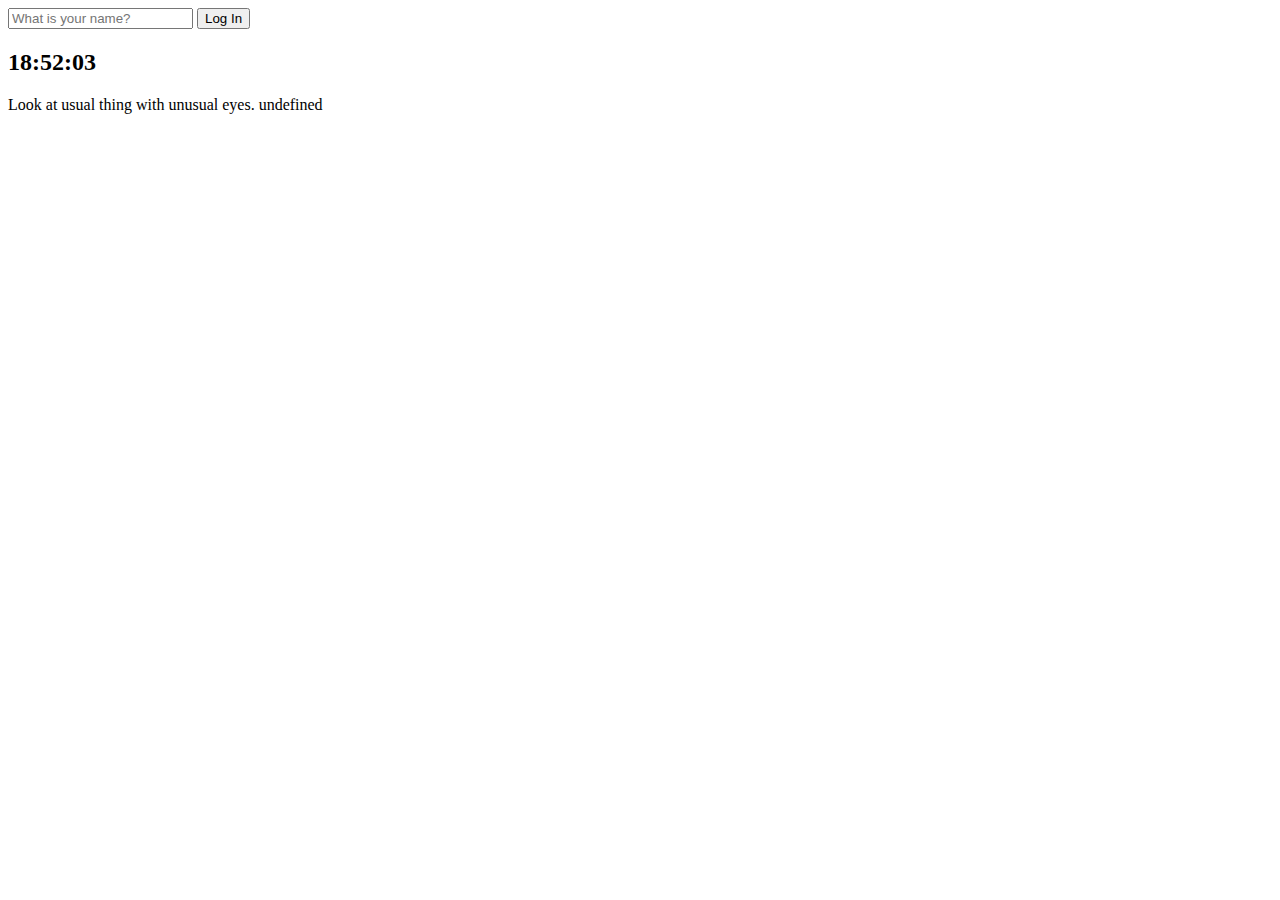
==== index.html @ 70b0f111 ":sparkles:  ::  Quotes" ====
<!DOCTYPE html>
<html lang="en">
  <head>
    <meta charset="UTF-8" />
    <meta http-equiv="X-UA-Compatible" content="IE=edge" />
    <meta name="viewport" content="width=device-width, initial-scale=1.0" />
    <link rel="stylesheet" href="css/style.css" />
    <title>MSG App</title>
  </head>
  <body>
    <!-- html의 input 유효성 검사를 위해서는 input이 form안에 있어야 한다. -->
    <form class="hidden" id="login-form">
      <input
        required
        maxlength="15"
        type="text"
        placeholder="What is your name?"
      />
      <!-- input 안에 있는 button을 누르거나 type이 submit인 input을 클릭하면 -->
      <button>Log In</button>
    </form>
    <h2 id="clock">00:00</h2>
    <h1 id="greeting" class="hidden"></h1>
    <div id="quote">
      <span></span>
      <span></span>
    </div>
    <script src="js/greetings.js"></script>
    <script src="js/clock.js"></script>
    <script src="js/quotes.js"></script>
  </body>
</html>
---- css/style.css ----
.hidden {
  display: none;
}
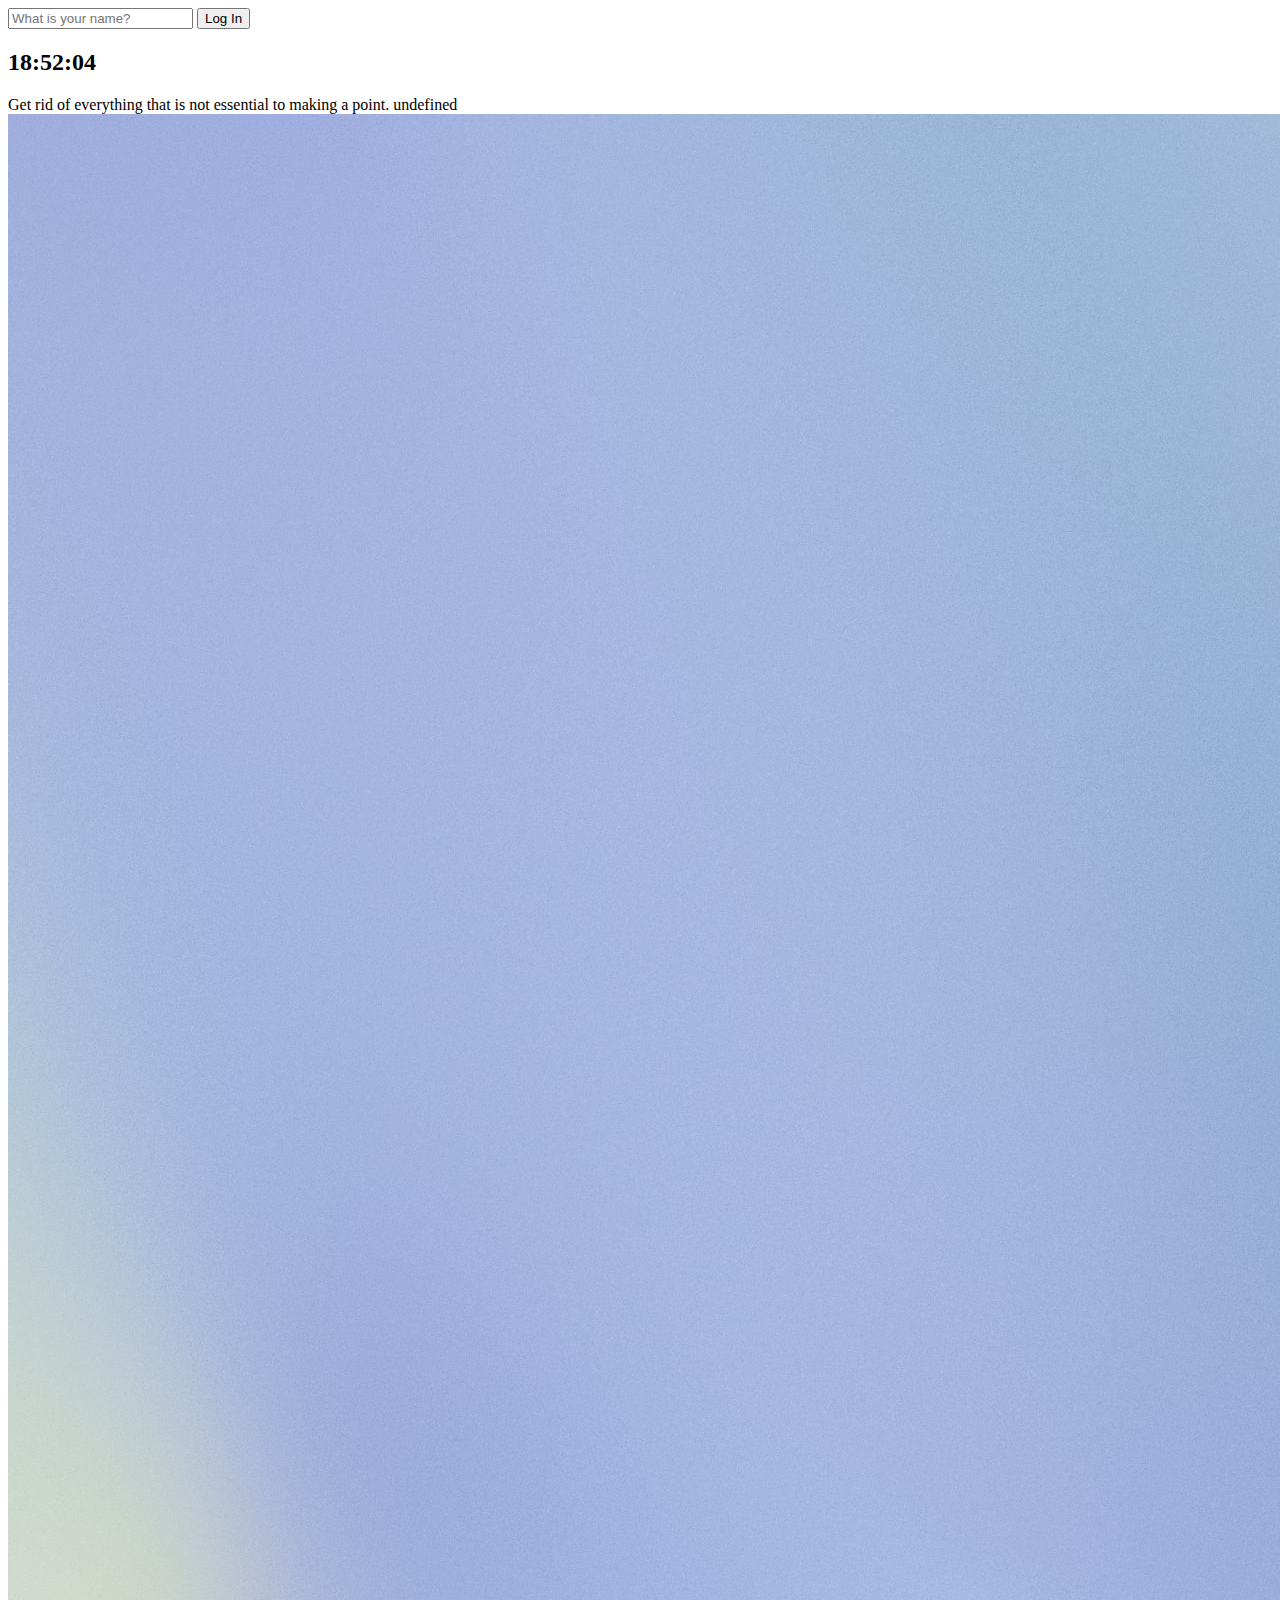
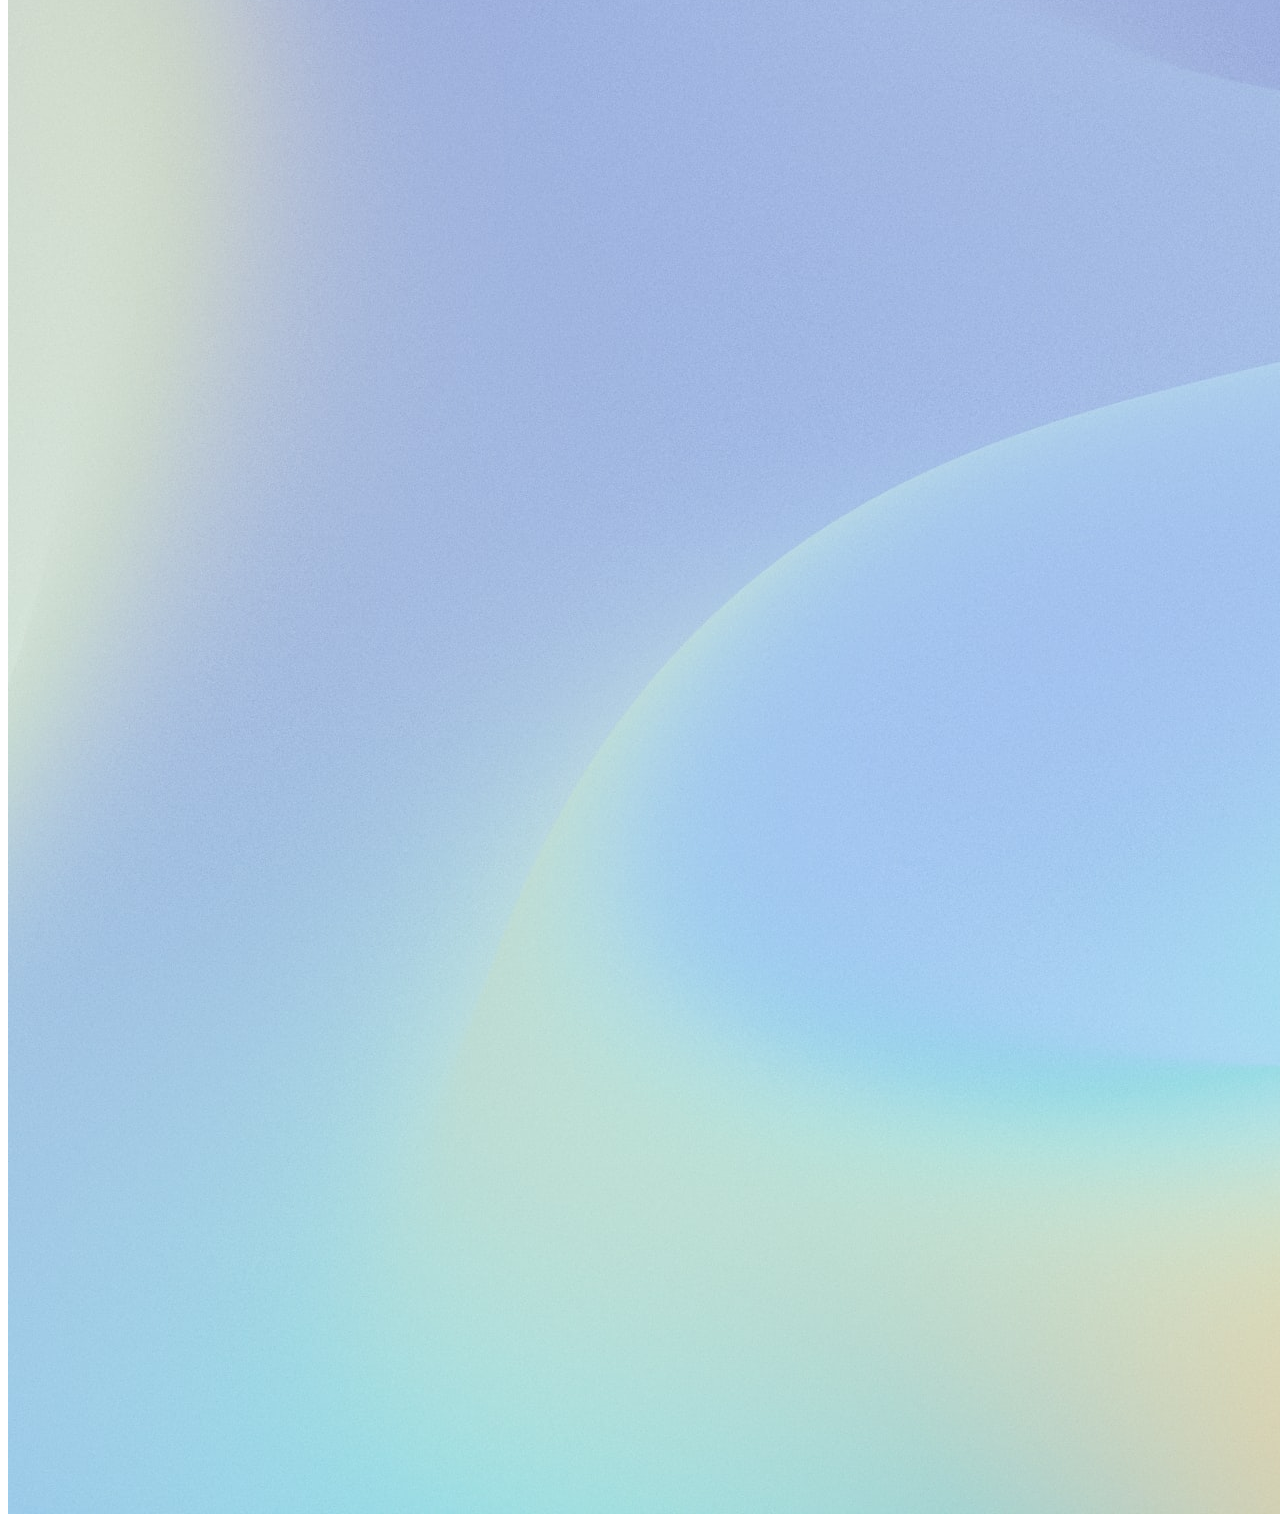
==== commit ecee8a1f: ":sparkles: :: Background" ====
--- a/index.html
+++ b/index.html
@@ -28,5 +28,6 @@
     <script src="js/greetings.js"></script>
     <script src="js/clock.js"></script>
     <script src="js/quotes.js"></script>
+    <script src="js/background.js"></script>
   </body>
 </html>
--- a/css/style.css
+++ b/css/style.css
@@ -1,3 +1,15 @@
 .hidden {
   display: none;
 }
+
+.img {
+  position: absolute;
+  width: 100%;
+  height: 100%;
+  left: 0px;
+  top: 0px;
+  right: 0px;
+  bottom: 0px;
+  z-index: -1;
+  opacity: 80%;
+}
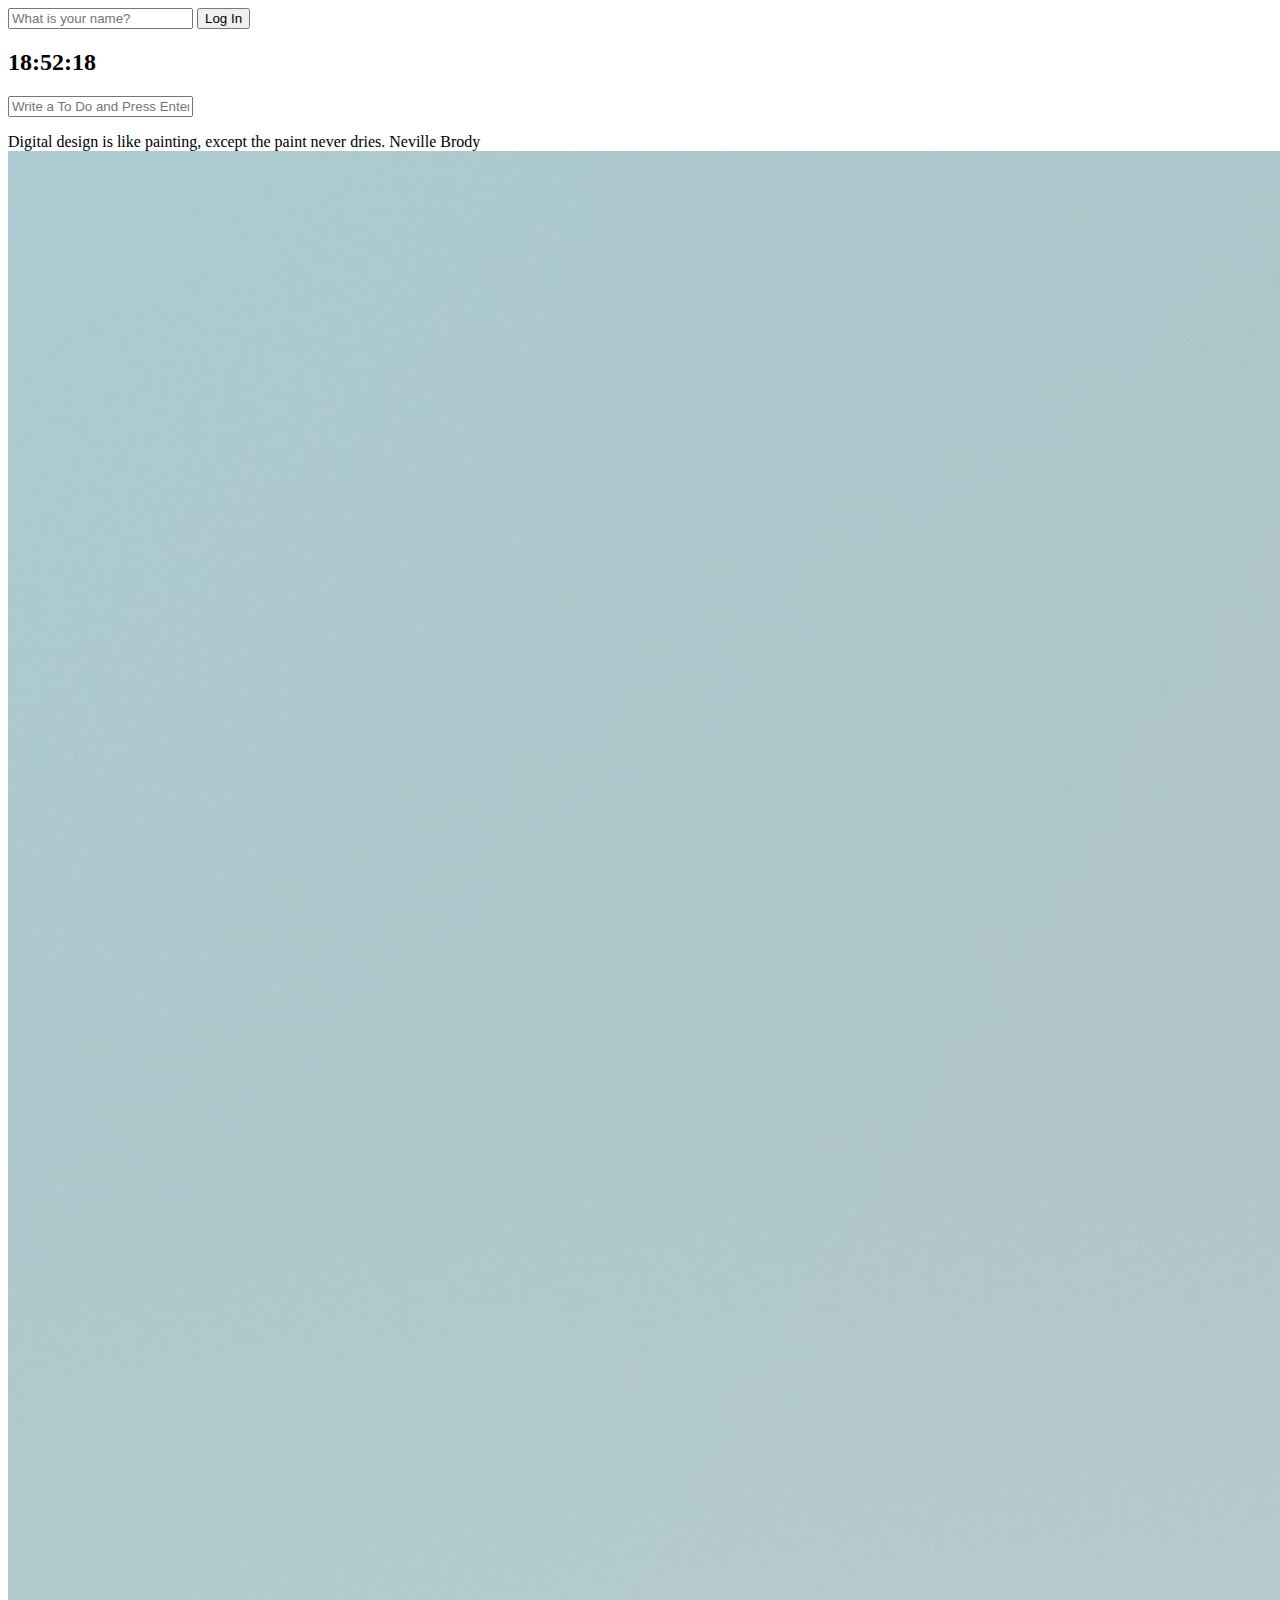
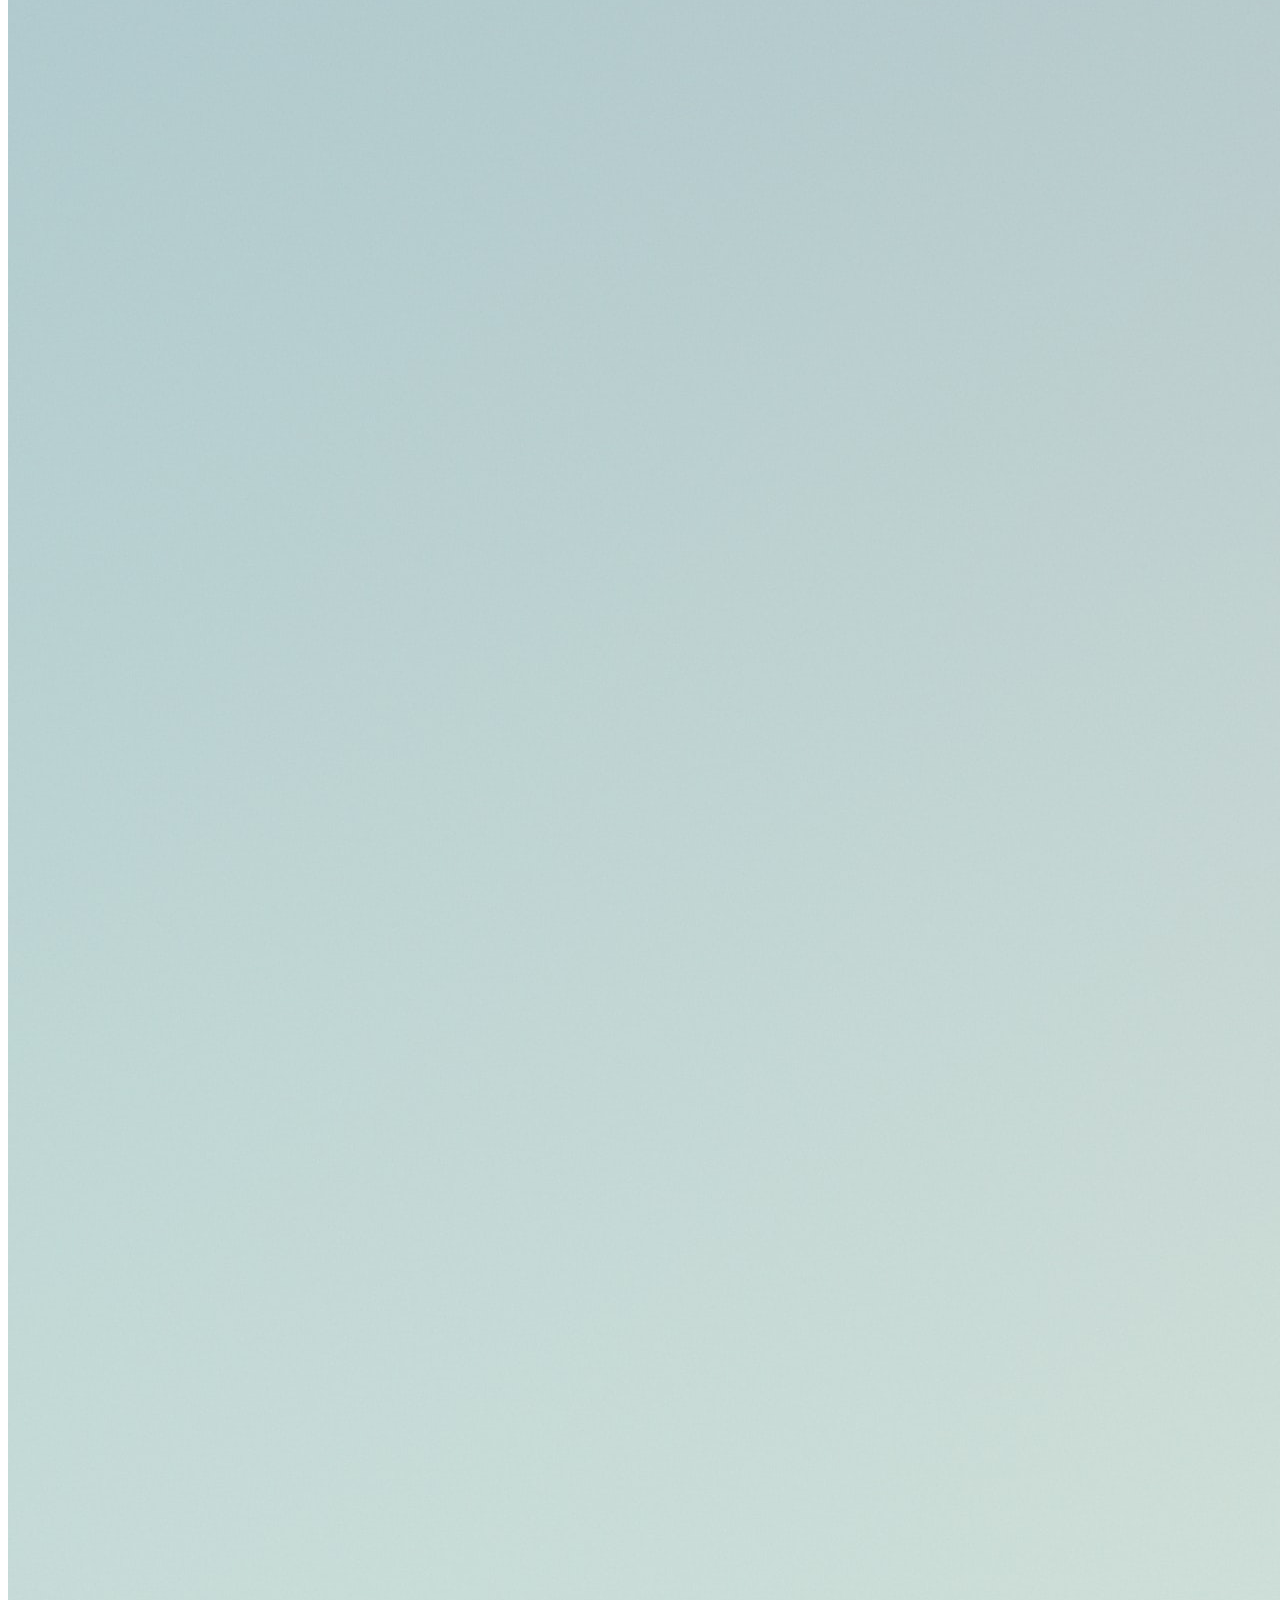
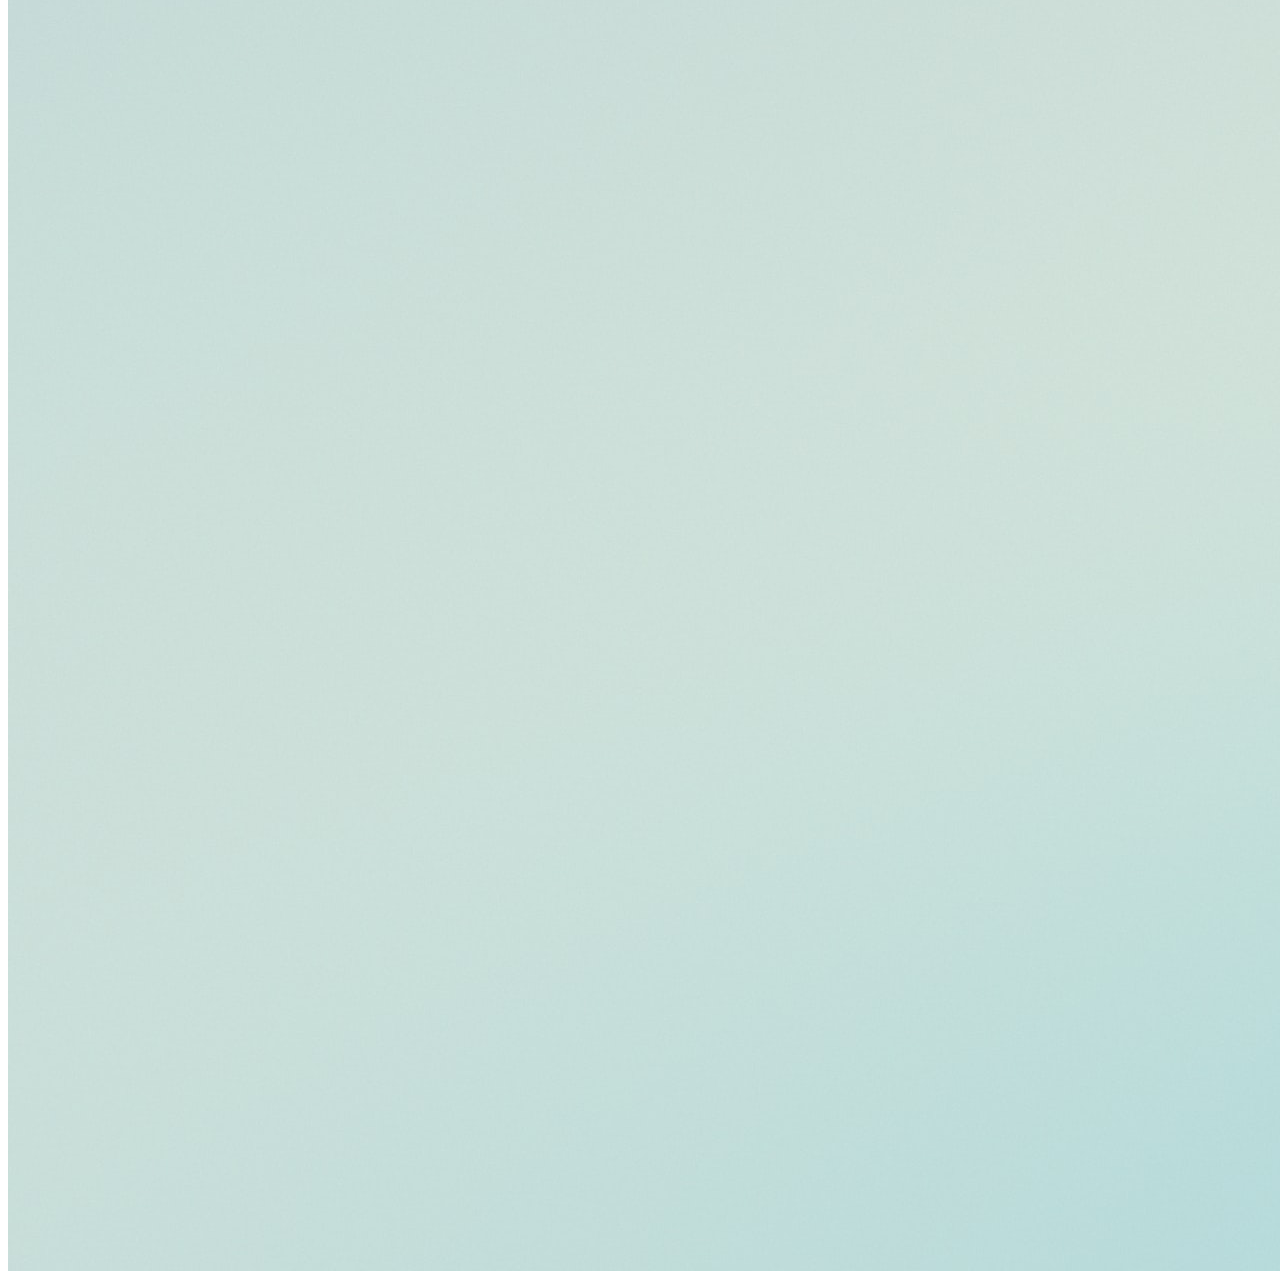
==== commit f95b0f25: ":sparkles: :: Deleting To Dos" ====
--- a/index.html
+++ b/index.html
@@ -21,6 +21,10 @@
     </form>
     <h2 id="clock">00:00</h2>
     <h1 id="greeting" class="hidden"></h1>
+    <form id="todo-form">
+      <input type="text" placeholder="Write a To Do and Press Enter" required />
+    </form>
+    <ul id="todo-list"></ul>
     <div id="quote">
       <span></span>
       <span></span>
@@ -29,5 +33,6 @@
     <script src="js/clock.js"></script>
     <script src="js/quotes.js"></script>
     <script src="js/background.js"></script>
+    <script src="js/todo.js"></script>
   </body>
 </html>
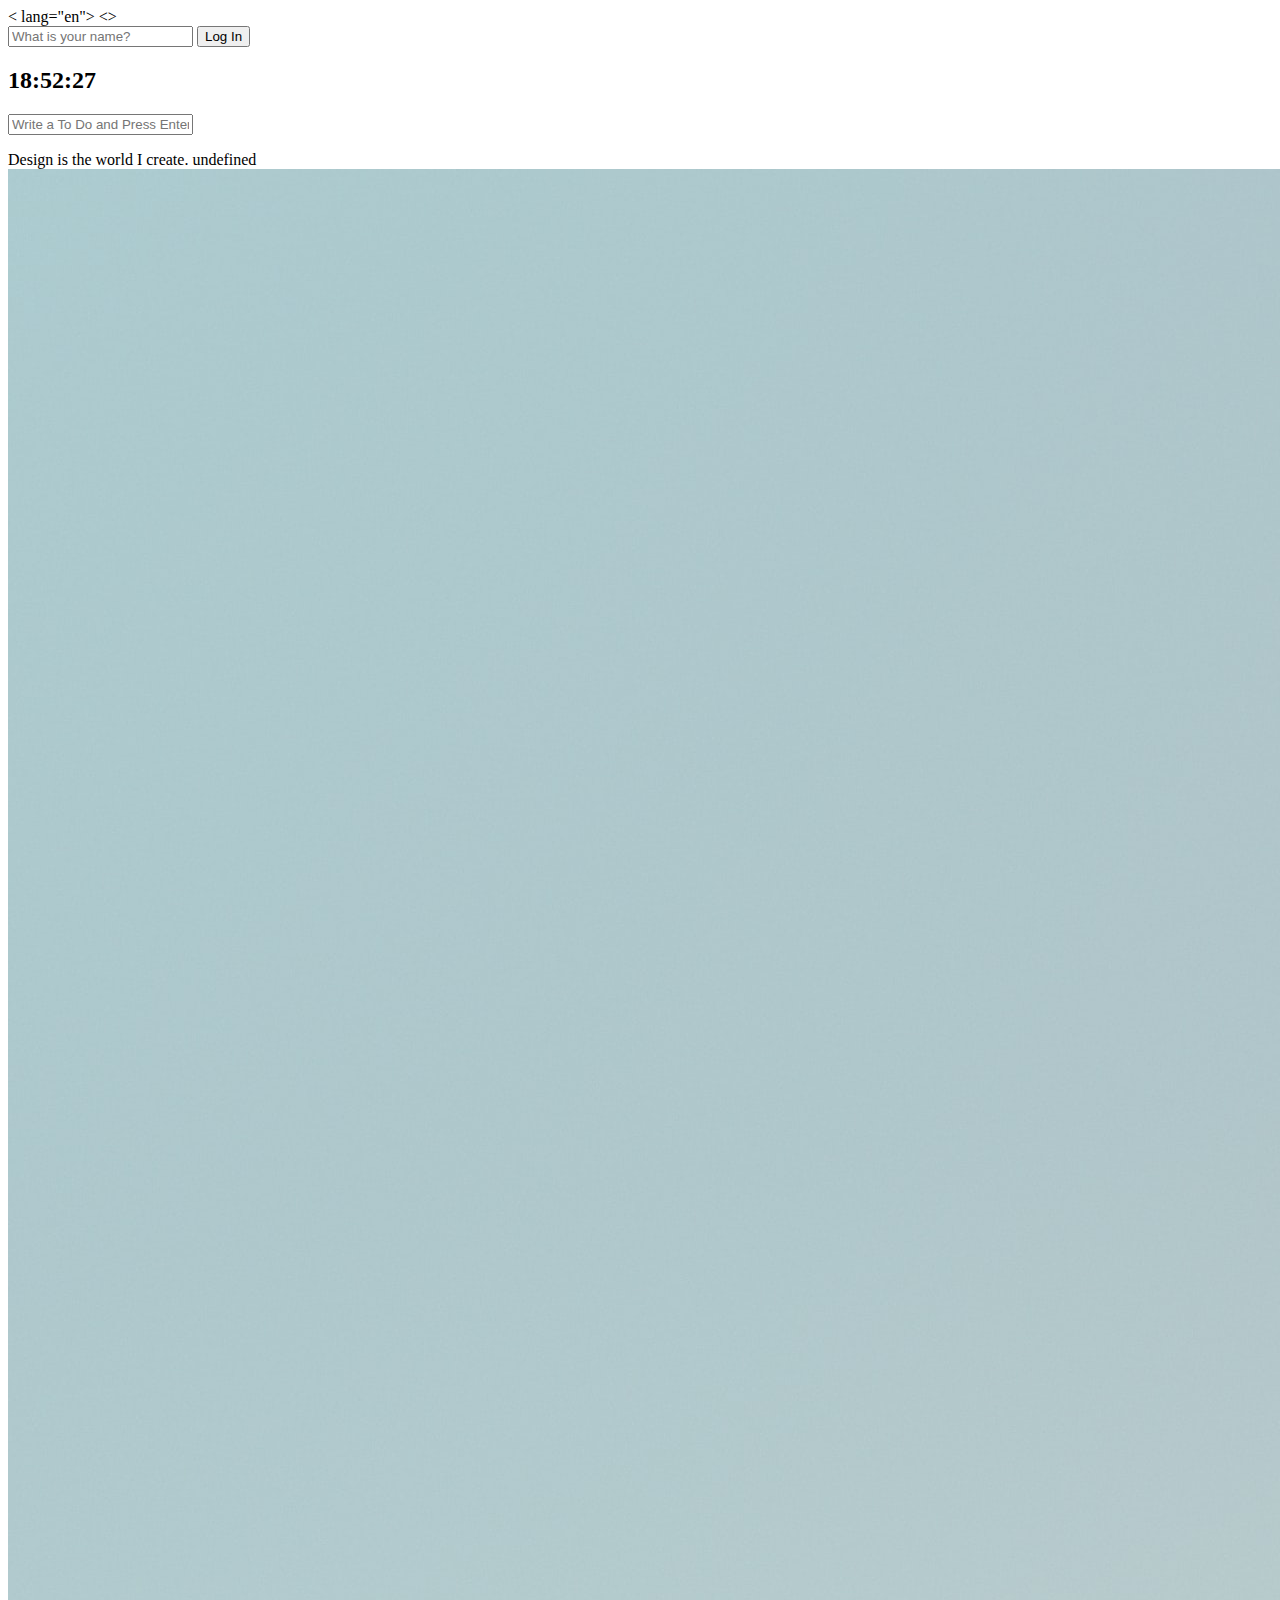
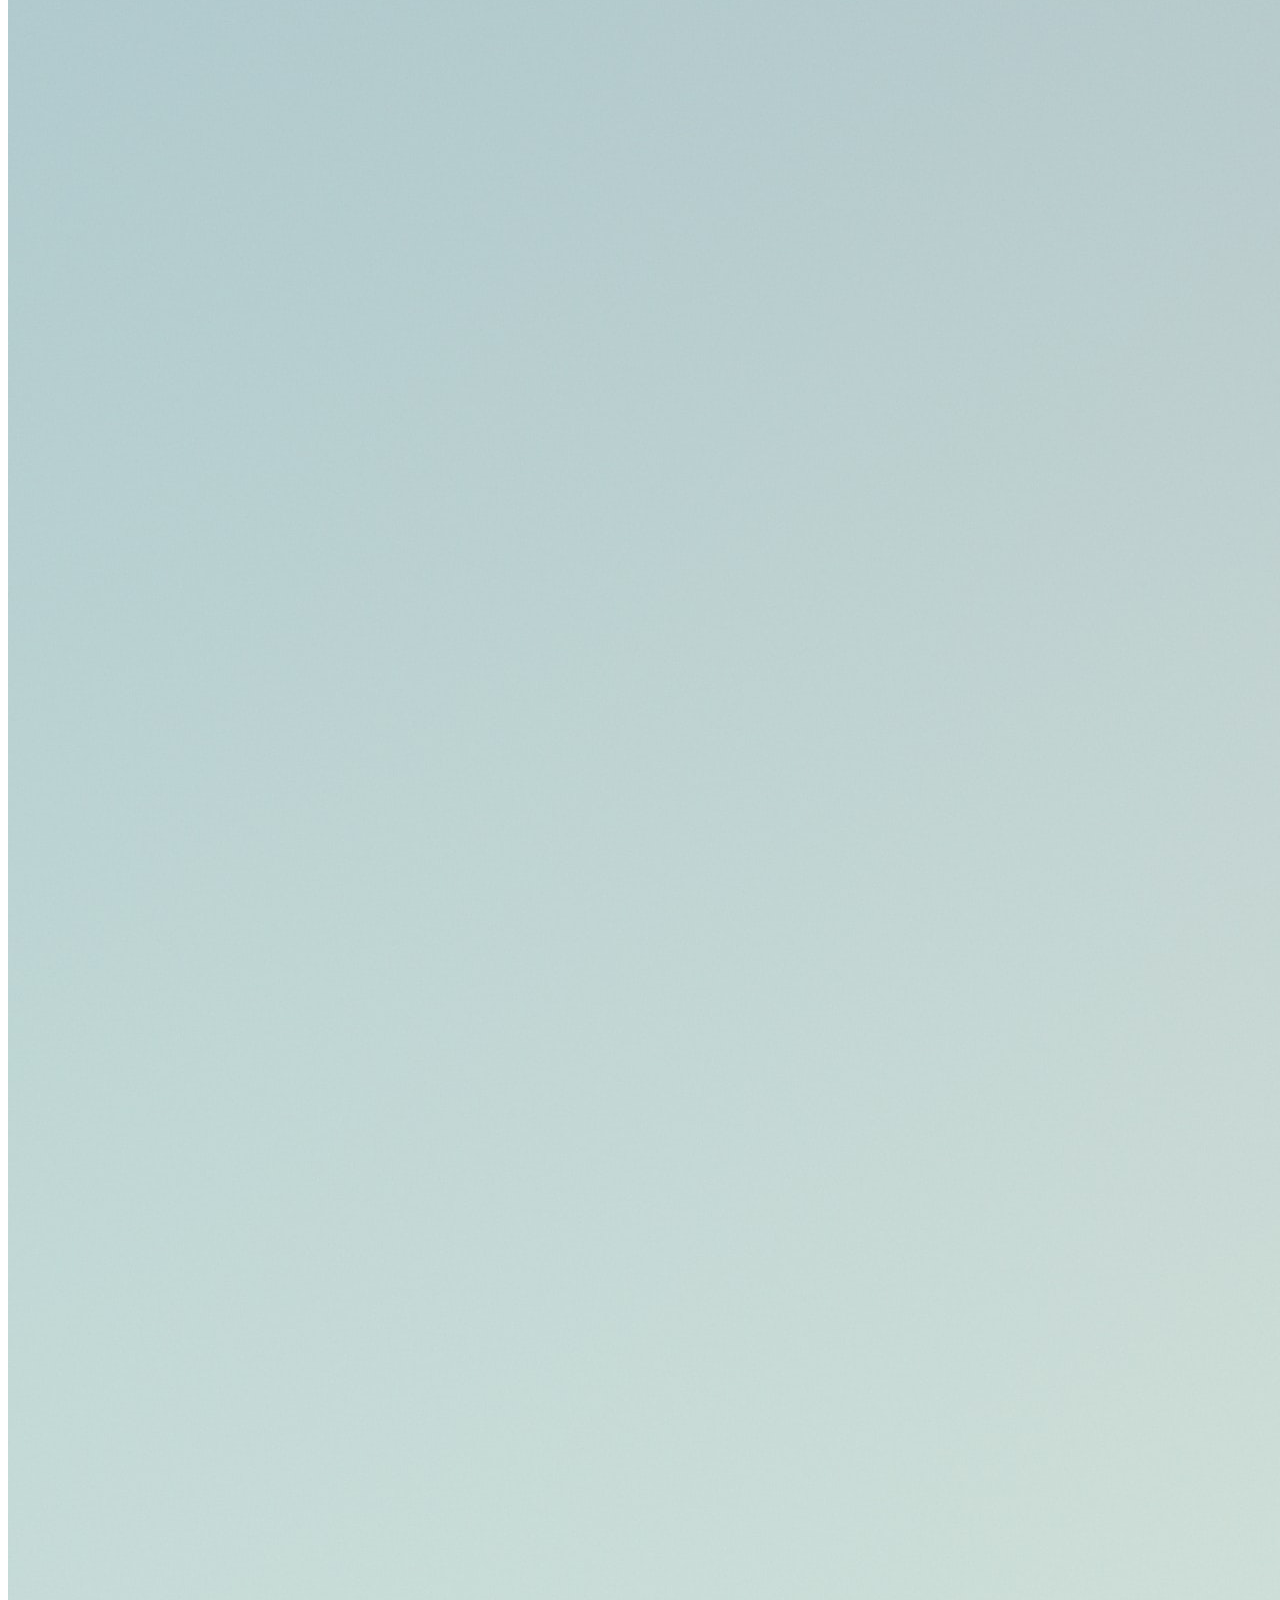
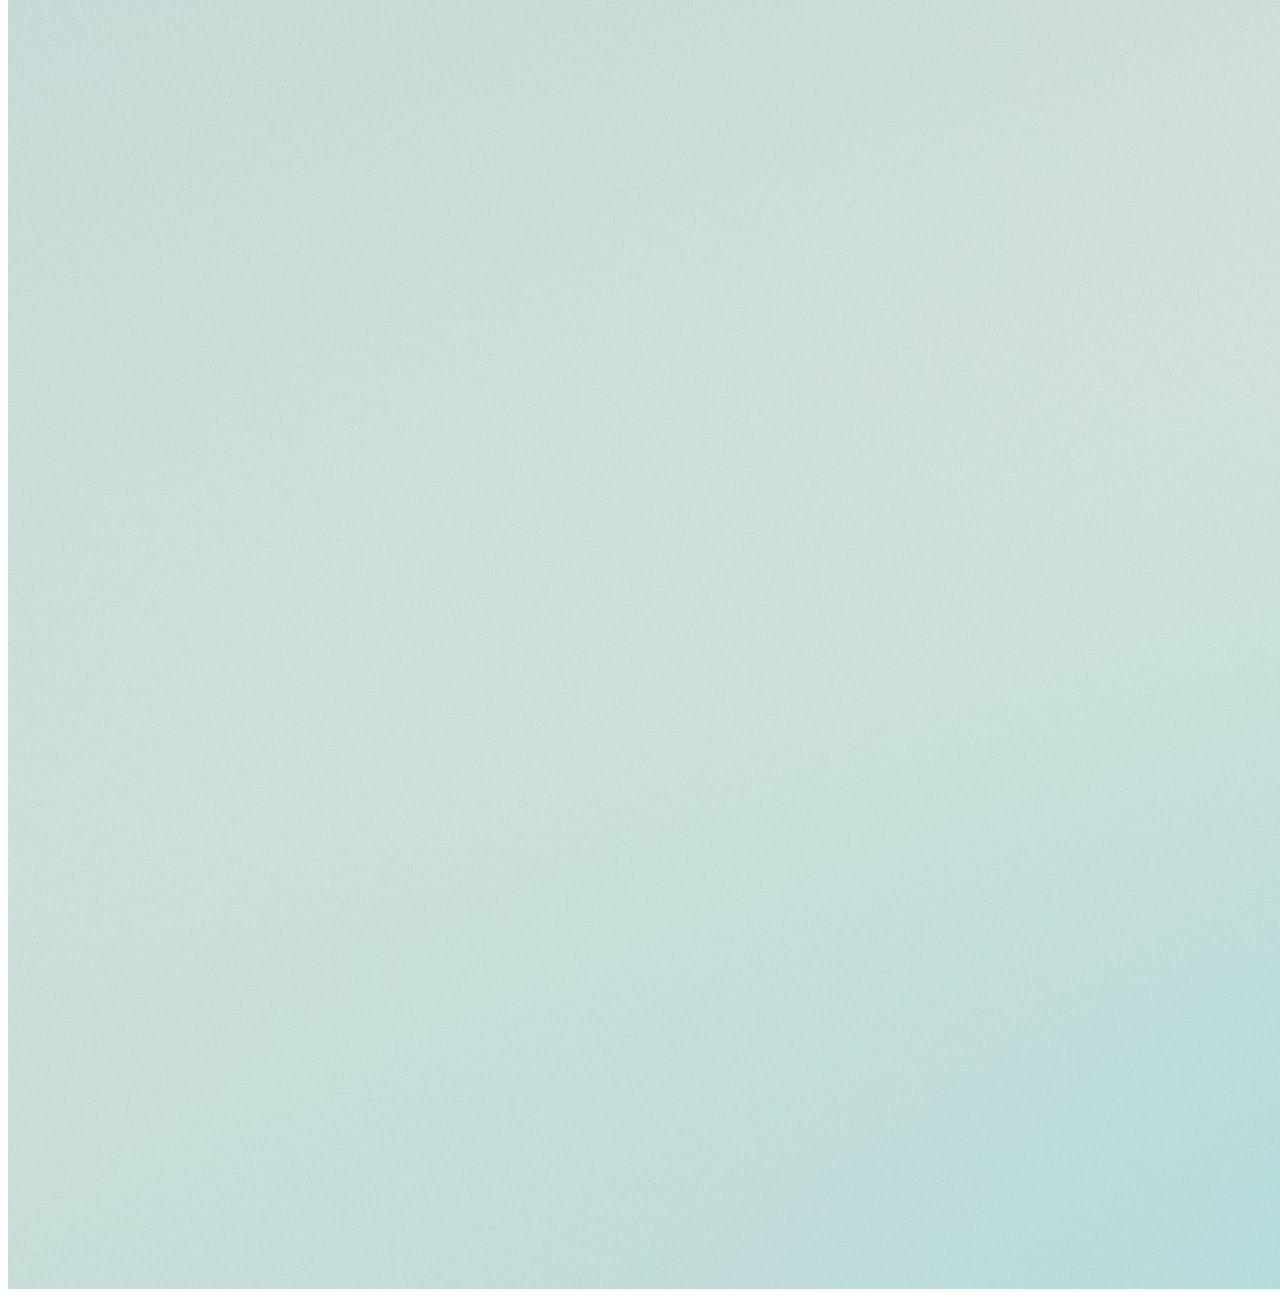
==== commit f7f34f6e: ":zap: :: toDos DB에서 todo 삭제하기" ====
--- a/index.html
+++ b/index.html
@@ -1,5 +1,5 @@
 <!DOCTYPE html>
-<html lang="en">
+< lang="en">
   <head>
     <meta charset="UTF-8" />
     <meta http-equiv="X-UA-Compatible" content="IE=edge" />
@@ -7,7 +7,7 @@
     <link rel="stylesheet" href="css/style.css" />
     <title>MSG App</title>
   </head>
-  <body>
+  <>
     <!-- html의 input 유효성 검사를 위해서는 input이 form안에 있어야 한다. -->
     <form class="hidden" id="login-form">
       <input
@@ -34,5 +34,4 @@
     <script src="js/quotes.js"></script>
     <script src="js/background.js"></script>
     <script src="js/todo.js"></script>
-  </body>
-</html>
+</lang>
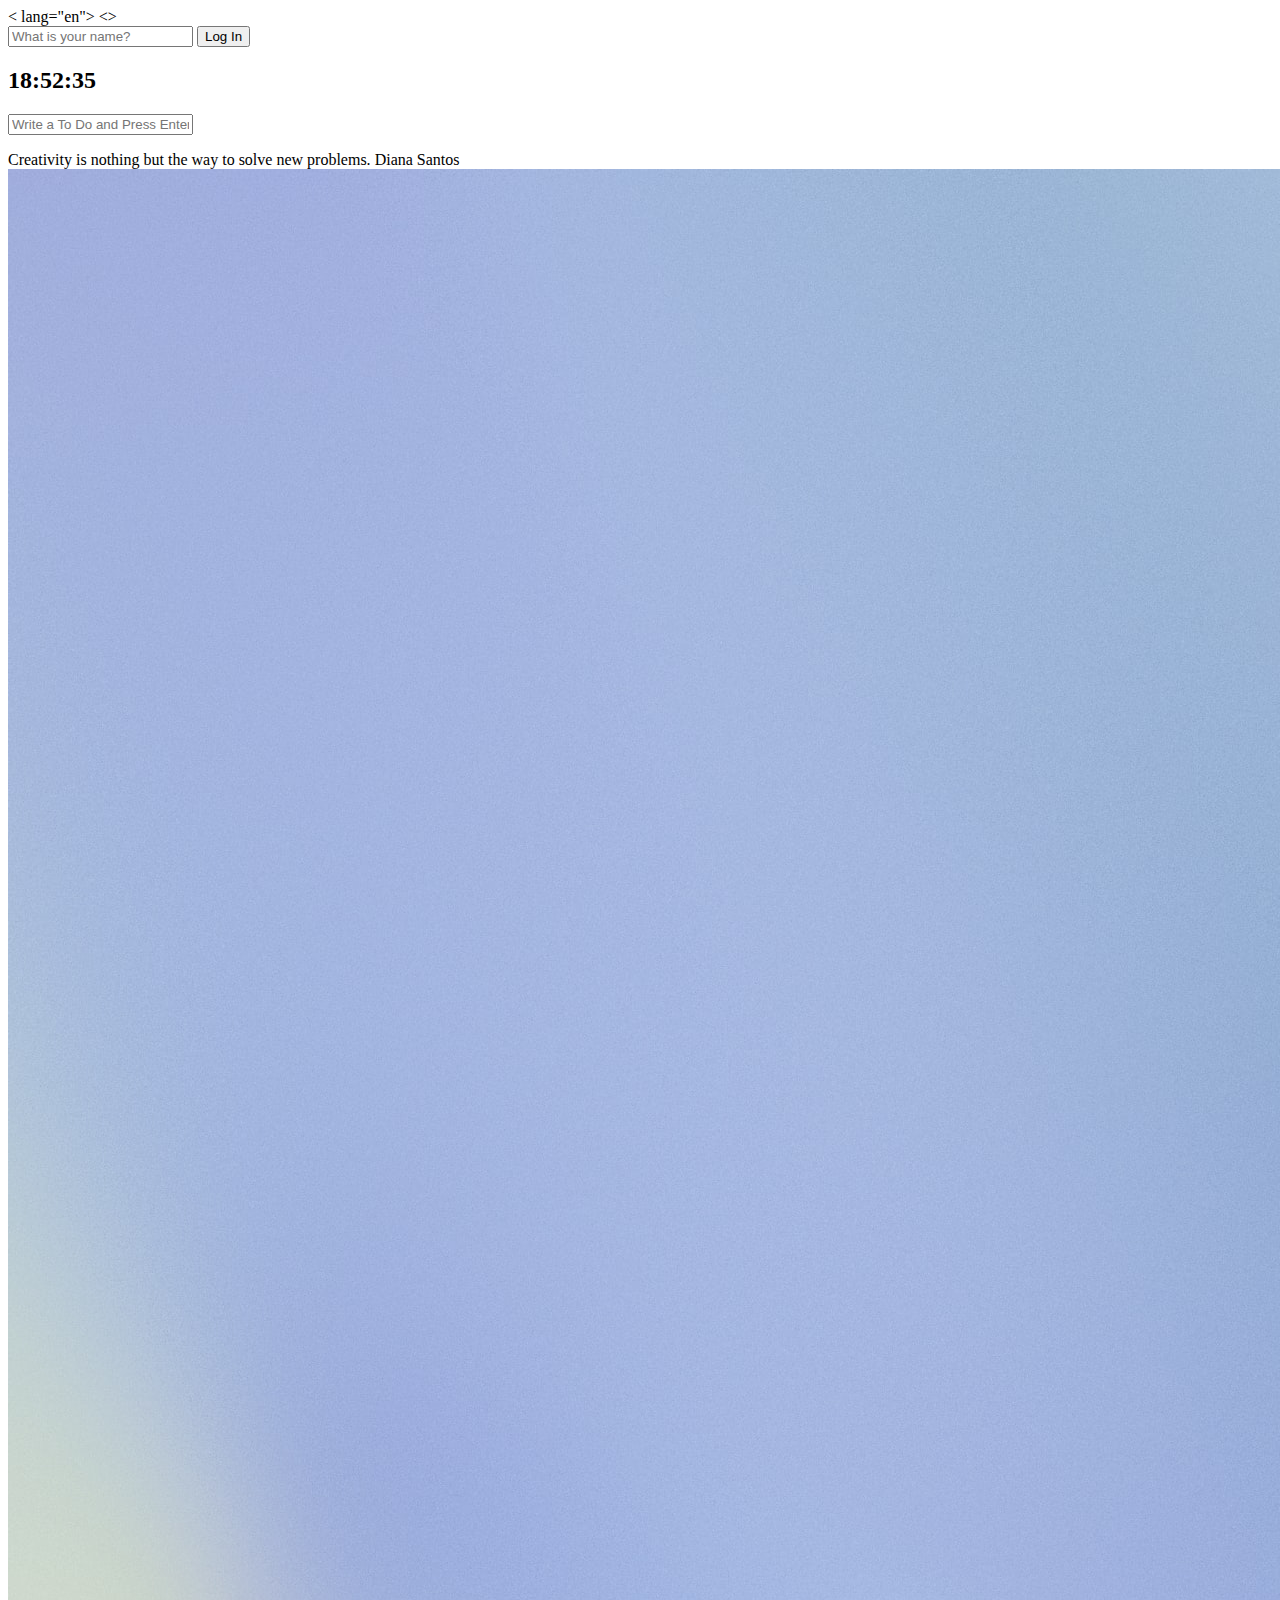
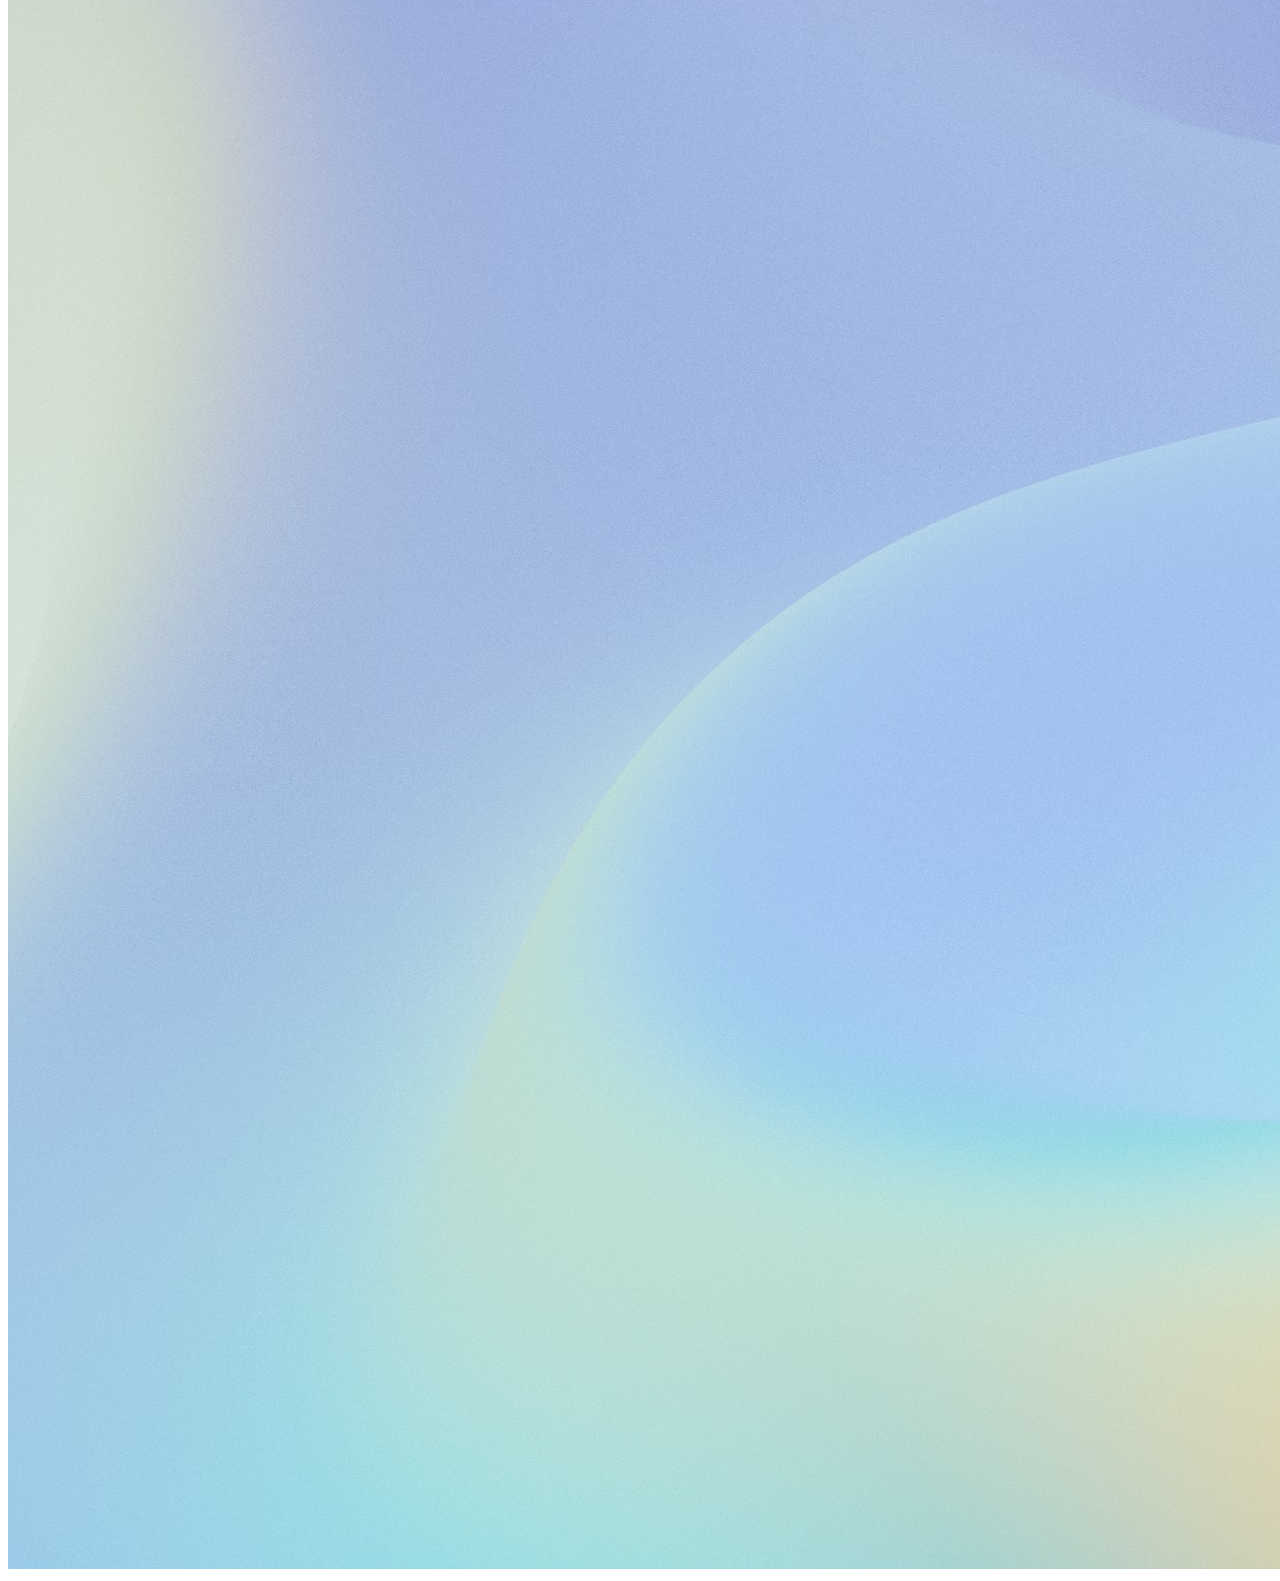
==== commit d95f7fc8: ":sparkles: :: 날씨 API 불러오기" ====
--- a/index.html
+++ b/index.html
@@ -29,9 +29,14 @@
       <span></span>
       <span></span>
     </div>
+    <div id="weather">
+      <span></span>
+      <span></span>
+    </div>
     <script src="js/greetings.js"></script>
     <script src="js/clock.js"></script>
     <script src="js/quotes.js"></script>
     <script src="js/background.js"></script>
     <script src="js/todo.js"></script>
+    <script src="js/weather.js"></script>
 </lang>
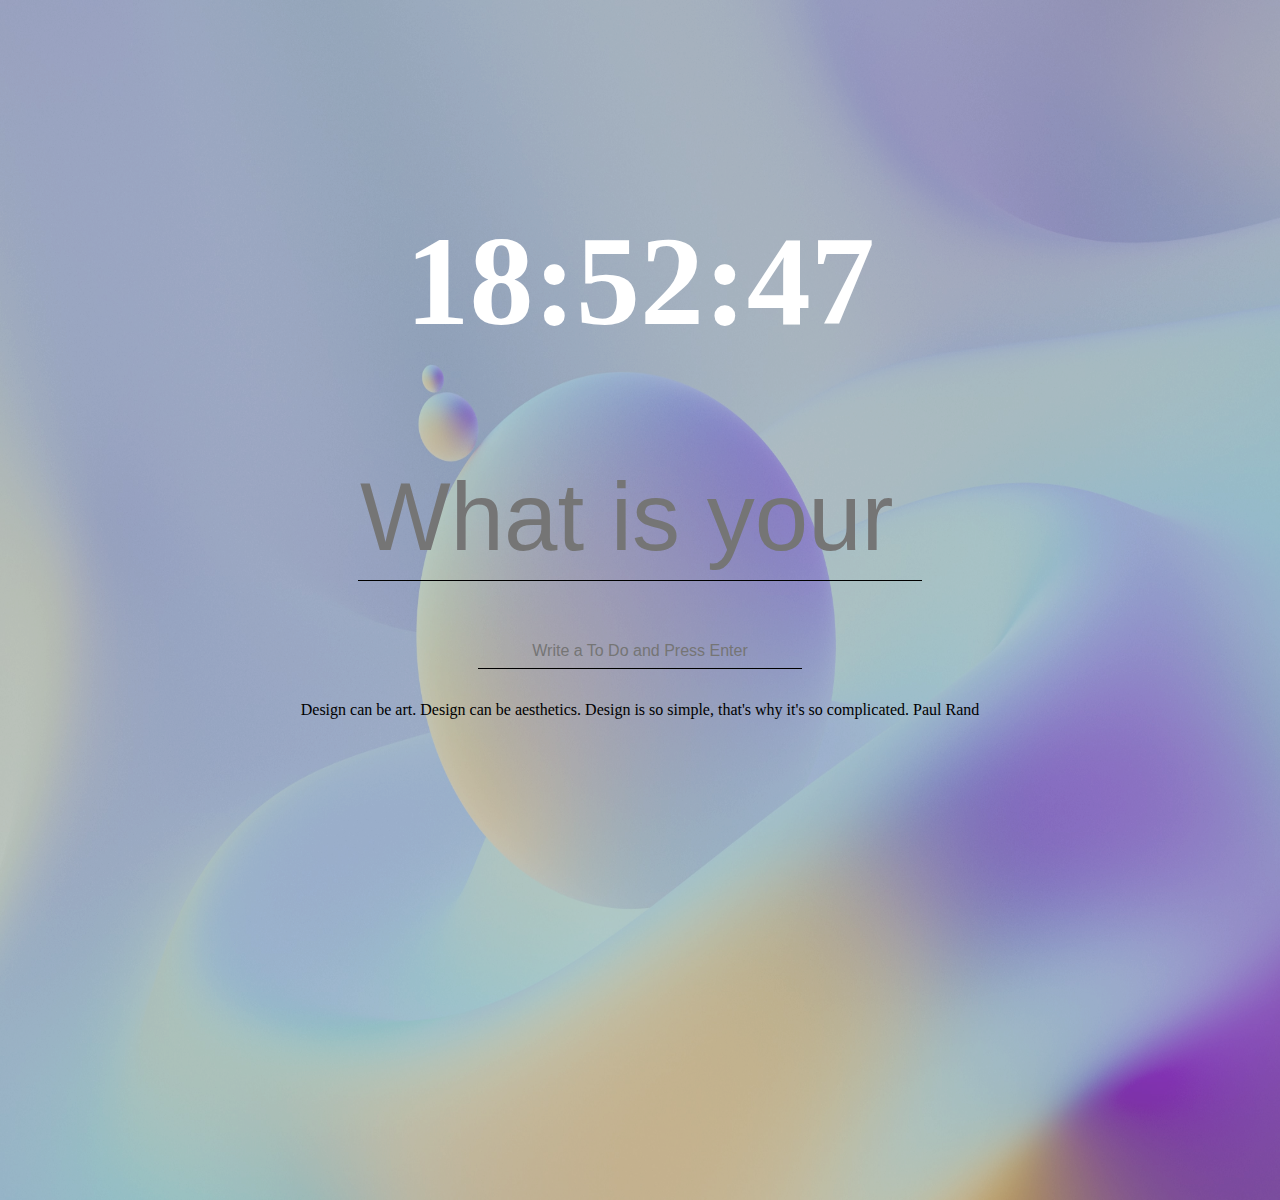
==== commit dd4fc93a: ":sparkles: :: add css" ====
--- a/index.html
+++ b/index.html
@@ -1,5 +1,5 @@
 <!DOCTYPE html>
-< lang="en">
+<lang lang="en">
   <head>
     <meta charset="UTF-8" />
     <meta http-equiv="X-UA-Compatible" content="IE=edge" />
@@ -7,22 +7,23 @@
     <link rel="stylesheet" href="css/style.css" />
     <title>MSG App</title>
   </head>
-  <>
+  </lang>
     <!-- html의 input 유효성 검사를 위해서는 input이 form안에 있어야 한다. -->
+    <h2 id="clock">00:00</h2>
     <form class="hidden" id="login-form">
       <input
+        id="sagwa" 
         required
         maxlength="15"
         type="text"
         placeholder="What is your name?"
       />
       <!-- input 안에 있는 button을 누르거나 type이 submit인 input을 클릭하면 -->
-      <button>Log In</button>
+      <!-- <button>Log In</button> -->
     </form>
-    <h2 id="clock">00:00</h2>
     <h1 id="greeting" class="hidden"></h1>
     <form id="todo-form">
-      <input type="text" placeholder="Write a To Do and Press Enter" required />
+      <input id="pizza" type="text" placeholder="Write a To Do and Press Enter" required />
     </form>
     <ul id="todo-list"></ul>
     <div id="quote">
@@ -33,6 +34,8 @@
       <span></span>
       <span></span>
     </div>
+
+
     <script src="js/greetings.js"></script>
     <script src="js/clock.js"></script>
     <script src="js/quotes.js"></script>
--- a/css/style.css
+++ b/css/style.css
@@ -1,15 +1,58 @@
+.img {
+  position: absolute;
+  width: 100%;
+  height: 1200px;
+  left: 0px;
+  top: 0;
+  right: 0px;
+  bottom: 0px;
+  z-index: -1;
+  opacity: 80%;
+  filter: brightness(80%);
+}
+
 .hidden {
   display: none;
 }
 
-.img {
-  position: absolute;
-  width: 100%;
-  height: 100%;
-  left: 0px;
-  top: 0px;
-  right: 0px;
-  bottom: 0px;
-  z-index: -1;
-  opacity: 80%;
+#clock {
+  margin-top: 200px;
+  text-align: center;
+  font-size: 128px;
+  color: white;
 }
+
+#pizza {
+  margin-top: 60px;
+  outline: none;
+  background: none;
+  border: none;
+  font-size: 1rem;
+  border-bottom: 1px solid #000;
+  padding-bottom: 0.5rem;
+  width: 20rem;
+  text-align: center;
+  /* margin-toprem; */
+}
+
+#greeting {
+  font-size: 6rem;
+  text-align: center;
+}
+
+#sagwa {
+  outline: none;
+  background: none;
+  border: none;
+  font-size: 6rem;
+  border-bottom: 1px solid #000;
+  padding-bottom: 0.5rem;
+  width: 35rem;
+  text-align: center;
+}
+
+body {
+  display: flex;
+  flex-direction: column;
+  align-items: center;
+}
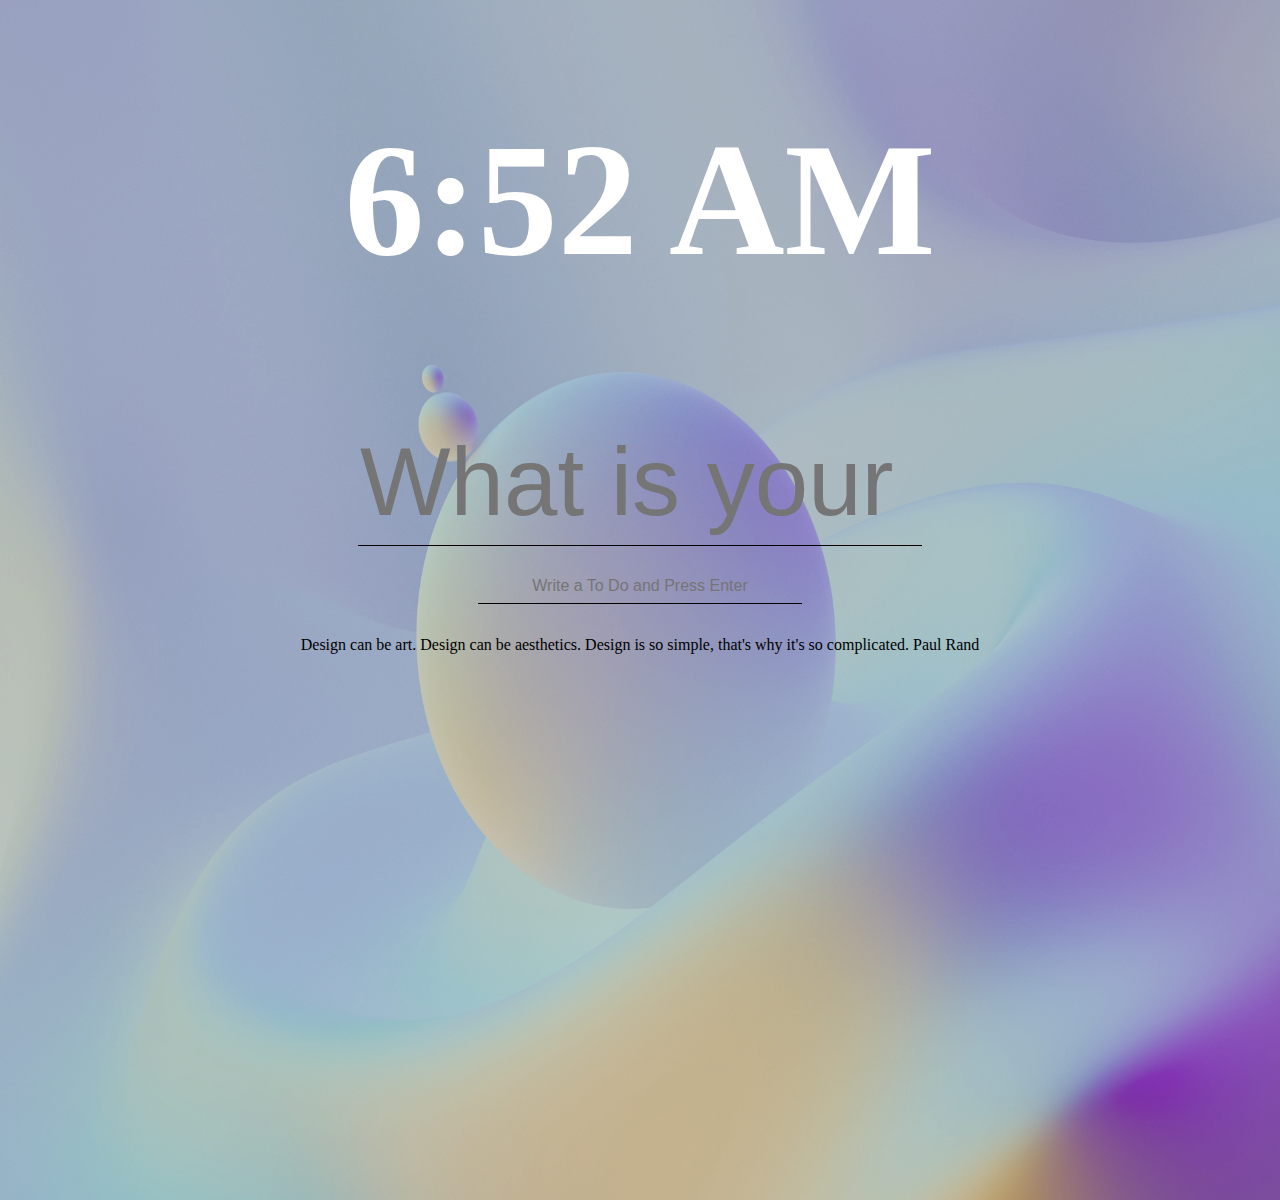
==== commit 6a3e50fe: ":zap: :: 시계를 한국인에 최적화함" ====
--- a/index.html
+++ b/index.html
@@ -9,7 +9,7 @@
   </head>
   </lang>
     <!-- html의 input 유효성 검사를 위해서는 input이 form안에 있어야 한다. -->
-    <h2 id="clock">00:00</h2>
+    <h2 id="clock"></h2>
     <form class="hidden" id="login-form">
       <input
         id="sagwa" 
--- a/css/style.css
+++ b/css/style.css
@@ -16,14 +16,14 @@
 }
 
 #clock {
-  margin-top: 200px;
+  margin-top: 100px;
   text-align: center;
-  font-size: 128px;
+  font-size: 10rem;
   color: white;
 }
 
 #pizza {
-  margin-top: 60px;
+  margin-top: 30px;
   outline: none;
   background: none;
   border: none;
@@ -56,3 +56,8 @@
   flex-direction: column;
   align-items: center;
 }
+
+#quote {
+  background: none;
+  outline: none;
+}
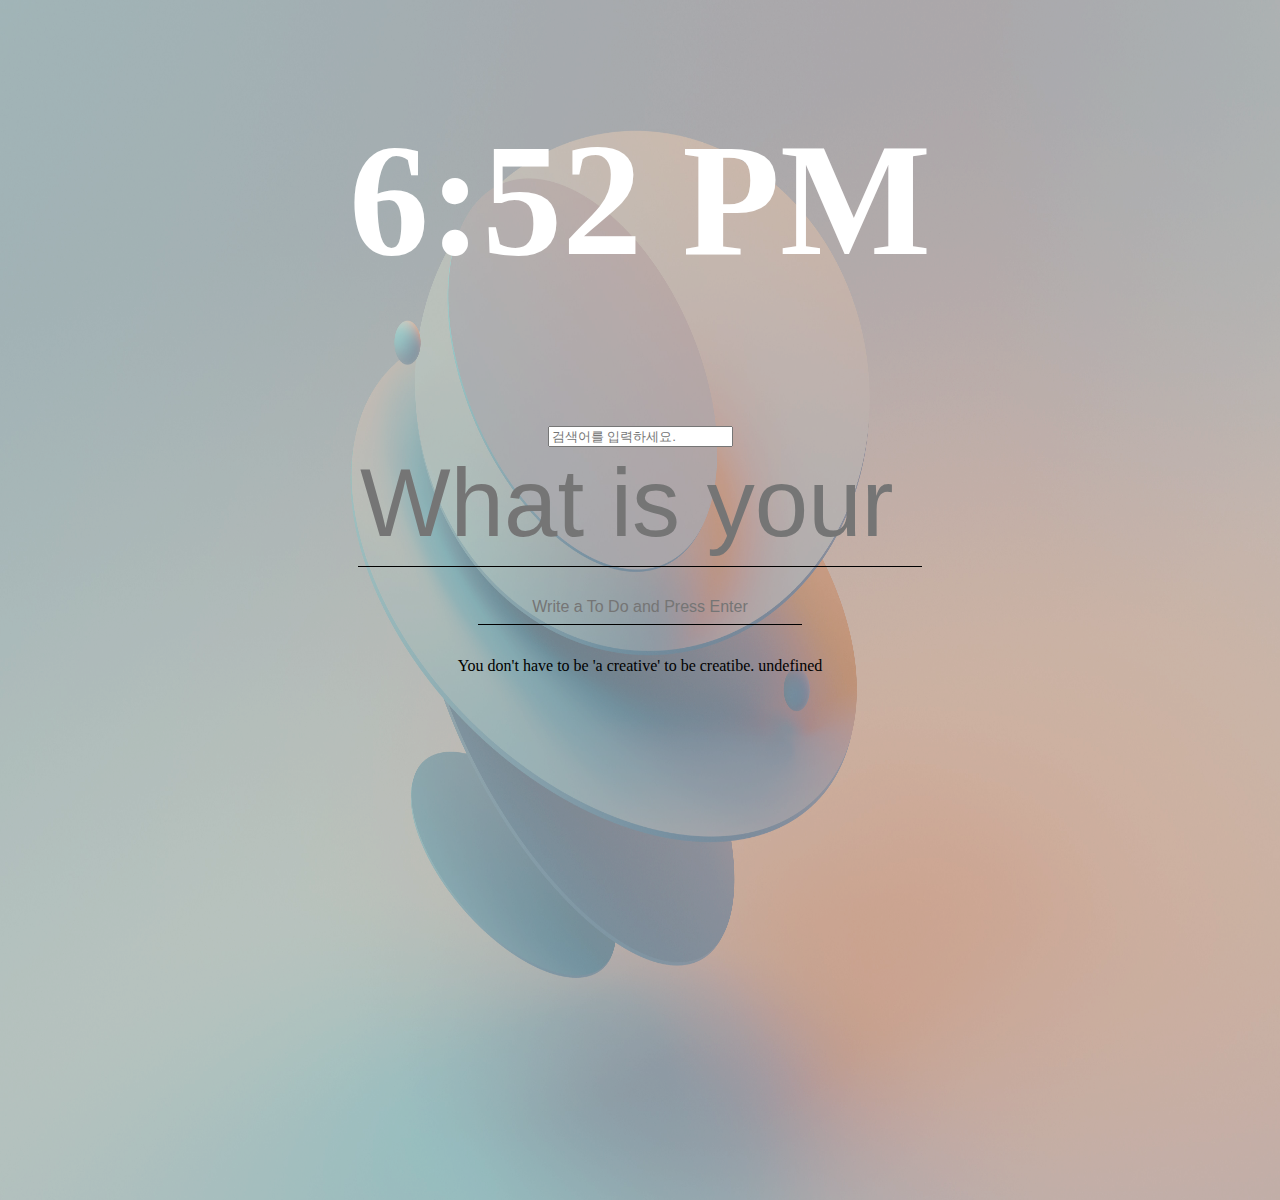
==== commit 187ca238: ":bug: :: 숫자를 문자열(String) 형식으로 처리하여 생긴 버그를 수정" ====
--- a/index.html
+++ b/index.html
@@ -10,6 +10,9 @@
   </lang>
     <!-- html의 input 유효성 검사를 위해서는 input이 form안에 있어야 한다. -->
     <h2 id="clock"></h2>
+    <from>
+      <input id="scher" type="text" placeholder="검색어를 입력하세요."/>
+    </from>
     <form class="hidden" id="login-form">
       <input
         id="sagwa" 
@@ -17,6 +20,7 @@
         maxlength="15"
         type="text"
         placeholder="What is your name?"
+        
       />
       <!-- input 안에 있는 button을 누르거나 type이 submit인 input을 클릭하면 -->
       <!-- <button>Log In</button> -->
--- a/css/style.css
+++ b/css/style.css
@@ -57,7 +57,7 @@
   align-items: center;
 }
 
-#quote {
+#todo-list {
   background: none;
   outline: none;
 }
